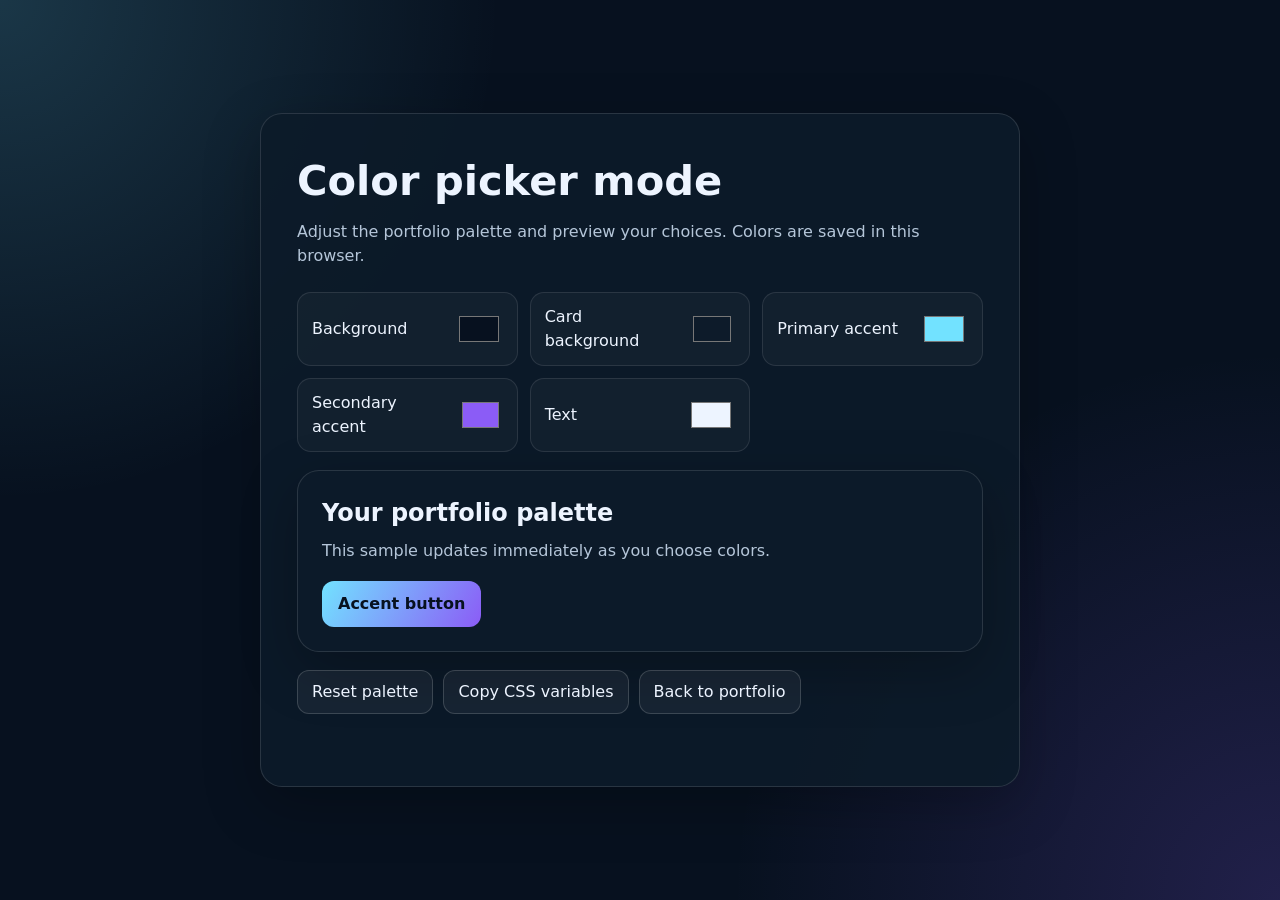
==== color-picker.html @ 695dc1c9 "Add standalone portfolio color picker mode" ====
<!DOCTYPE html>
<html lang="en">
<head>
  <meta charset="UTF-8">
  <meta name="viewport" content="width=device-width, initial-scale=1.0">
  <meta name="theme-color" content="#07111f">
  <title>Portfolio Color Picker</title>
  <style>
    :root {
      color-scheme: dark;
      --bg: #07111f;
      --panel: #0d1b2a;
      --primary: #72e2ff;
      --secondary: #8b5cf6;
      --text: #edf4ff;
      --muted: #b5c6d9;
    }
    * { box-sizing: border-box; }
    body {
      min-height: 100vh;
      margin: 0;
      padding: 32px 18px;
      display: grid;
      place-items: center;
      color: var(--text);
      font: 16px/1.5 Inter, system-ui, sans-serif;
      background: radial-gradient(circle at top left, color-mix(in srgb, var(--primary) 18%, transparent), transparent 32%),
                  radial-gradient(circle at bottom right, color-mix(in srgb, var(--secondary) 20%, transparent), transparent 35%),
                  var(--bg);
      transition: background-color .2s ease, color .2s ease;
    }
    main { width: min(100%, 760px); }
    .panel, .preview {
      border: 1px solid rgb(255 255 255 / 12%);
      border-radius: 22px;
      background: color-mix(in srgb, var(--panel) 90%, transparent);
      box-shadow: 0 18px 55px rgb(0 0 0 / 25%);
    }
    .panel { padding: clamp(20px, 5vw, 36px); }
    h1 { margin: 0 0 8px; font-size: clamp(1.8rem, 5vw, 2.6rem); }
    .intro { margin: 0 0 24px; color: var(--muted); }
    .controls { display: grid; grid-template-columns: repeat(auto-fit, minmax(210px, 1fr)); gap: 12px; }
    label {
      display: flex;
      align-items: center;
      justify-content: space-between;
      gap: 12px;
      padding: 12px 14px;
      border: 1px solid rgb(255 255 255 / 10%);
      border-radius: 14px;
      background: rgb(255 255 255 / 3%);
    }
    input[type="color"] { width: 48px; height: 38px; padding: 2px; border: 0; background: transparent; cursor: pointer; }
    .preview { margin-top: 18px; padding: 24px; }
    .preview h2 { margin: 0 0 8px; }
    .preview p { margin: 0 0 18px; color: var(--muted); }
    .sample-button {
      padding: 11px 16px;
      border: 0;
      border-radius: 12px;
      color: var(--bg);
      background: linear-gradient(120deg, var(--primary), var(--secondary));
      font: inherit;
      font-weight: 700;
    }
    .actions { display: flex; flex-wrap: wrap; gap: 10px; margin-top: 18px; }
    .actions button, .back-link {
      display: inline-flex;
      align-items: center;
      min-height: 42px;
      padding: 9px 14px;
      border: 1px solid rgb(255 255 255 / 16%);
      border-radius: 12px;
      color: var(--text);
      background: rgb(255 255 255 / 5%);
      font: inherit;
      text-decoration: none;
      cursor: pointer;
    }
    .actions button:hover, .back-link:hover { background: rgb(255 255 255 / 11%); }
    .status { min-height: 1.5em; margin: 12px 0 0; color: var(--muted); }
    @media (prefers-reduced-motion: reduce) { *, *::before, *::after { transition-duration: .01ms !important; } }
  </style>
</head>
<body>
  <main>
    <section class="panel" aria-labelledby="page-title">
      <h1 id="page-title">Color picker mode</h1>
      <p class="intro">Adjust the portfolio palette and preview your choices. Colors are saved in this browser.</p>
      <div class="controls">
        <label for="bg-color">Background <input id="bg-color" type="color" value="#07111f" data-token="bg"></label>
        <label for="panel-color">Card background <input id="panel-color" type="color" value="#0d1b2a" data-token="panel"></label>
        <label for="primary-color">Primary accent <input id="primary-color" type="color" value="#72e2ff" data-token="primary"></label>
        <label for="secondary-color">Secondary accent <input id="secondary-color" type="color" value="#8b5cf6" data-token="secondary"></label>
        <label for="text-color">Text <input id="text-color" type="color" value="#edf4ff" data-token="text"></label>
      </div>
      <section class="preview" aria-label="Palette preview">
        <h2>Your portfolio palette</h2>
        <p>This sample updates immediately as you choose colors.</p>
        <button class="sample-button" type="button">Accent button</button>
      </section>
      <div class="actions">
        <button id="reset" type="button">Reset palette</button>
        <button id="copy" type="button">Copy CSS variables</button>
        <a class="back-link" href="index.html">Back to portfolio</a>
      </div>
      <p class="status" id="status" role="status" aria-live="polite"></p>
    </section>
  </main>
  <script>
    (() => {
      const defaults = { bg: '#07111f', panel: '#0d1b2a', primary: '#72e2ff', secondary: '#8b5cf6', text: '#edf4ff' };
      const storageKey = 'portfolio-color-picker';
      const controls = [...document.querySelectorAll('input[data-token]')];
      const status = document.getElementById('status');

      function applyPalette(palette) {
        controls.forEach((input) => {
          const token = input.dataset.token;
          const value = /^#[0-9a-f]{6}$/i.test(palette[token] || '') ? palette[token] : defaults[token];
          input.value = value;
          document.documentElement.style.setProperty(`--${token}`, value);
        });
      }

      try {
        const saved = JSON.parse(localStorage.getItem(storageKey) || '{}');
        applyPalette({ ...defaults, ...saved });
      } catch {
        applyPalette(defaults);
      }

      controls.forEach((input) => input.addEventListener('input', () => {
        document.documentElement.style.setProperty(`--${input.dataset.token}`, input.value);
        try {
          const palette = Object.fromEntries(controls.map((control) => [control.dataset.token, control.value]));
          localStorage.setItem(storageKey, JSON.stringify(palette));
        } catch {
          status.textContent = 'Preview updated, but this browser could not save the palette.';
          return;
        }
        status.textContent = 'Palette saved.';
      }));

      document.getElementById('reset').addEventListener('click', () => {
        applyPalette(defaults);
        try { localStorage.removeItem(storageKey); } catch { /* The preview still resets without storage. */ }
        status.textContent = 'Default palette restored.';
      });

      document.getElementById('copy').addEventListener('click', async () => {
        const css = ':root {\n' + controls.map((input) => `  --${input.dataset.token}: ${input.value};`).join('\n') + '\n}';
        try {
          await navigator.clipboard.writeText(css);
          status.textContent = 'CSS variables copied to the clipboard.';
        } catch {
          status.textContent = css;
        }
      });
    })();
  </script>
</body>
</html>
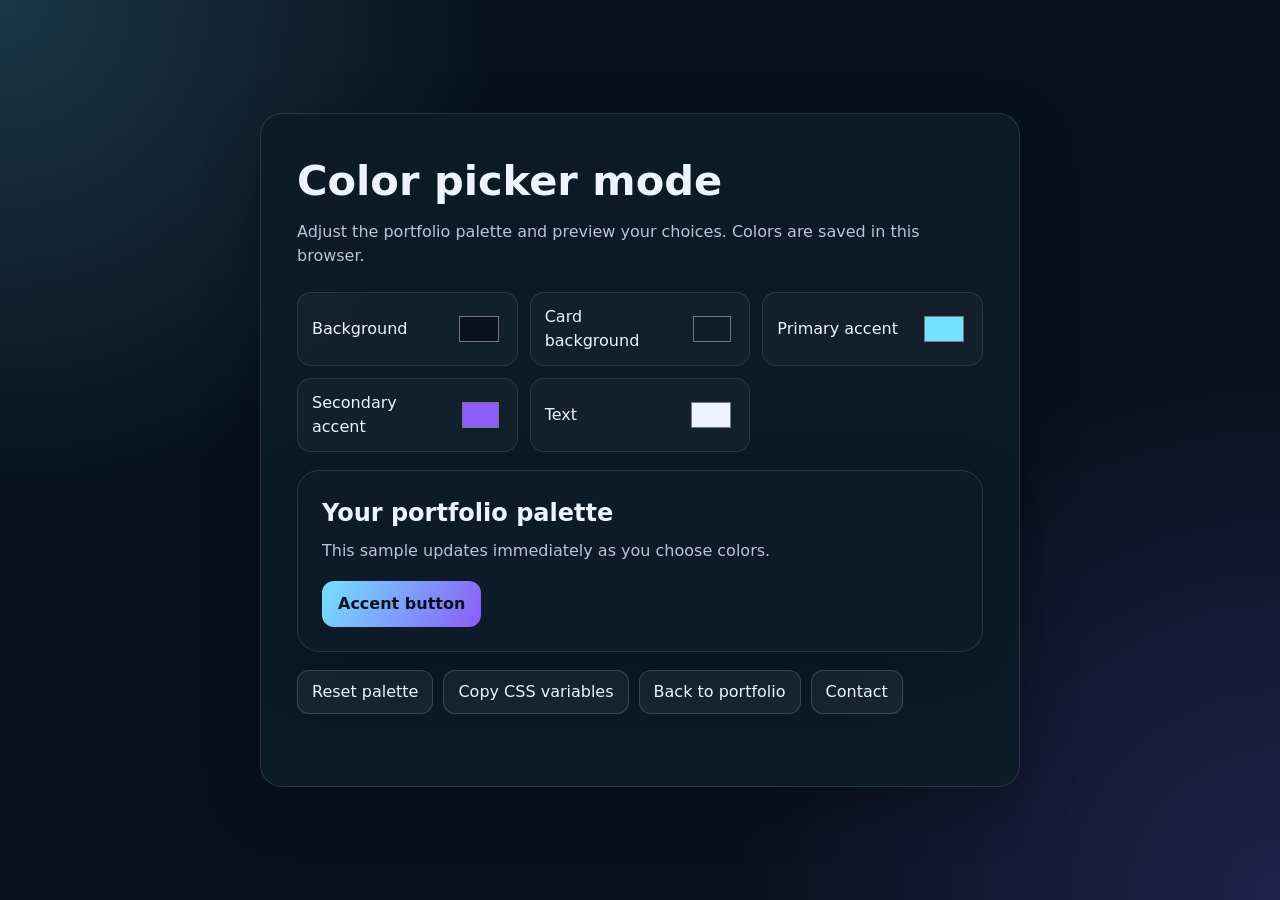
==== commit 085aec35: "Add contact link to color picker page" ====
--- a/color-picker.html
+++ b/color-picker.html
@@ -103,6 +103,7 @@
         <button id="reset" type="button">Reset palette</button>
         <button id="copy" type="button">Copy CSS variables</button>
         <a class="back-link" href="index.html">Back to portfolio</a>
+        <a class="back-link" href="https://subi003.github.io/My_Web/#contact">Contact</a>
       </div>
       <p class="status" id="status" role="status" aria-live="polite"></p>
     </section>
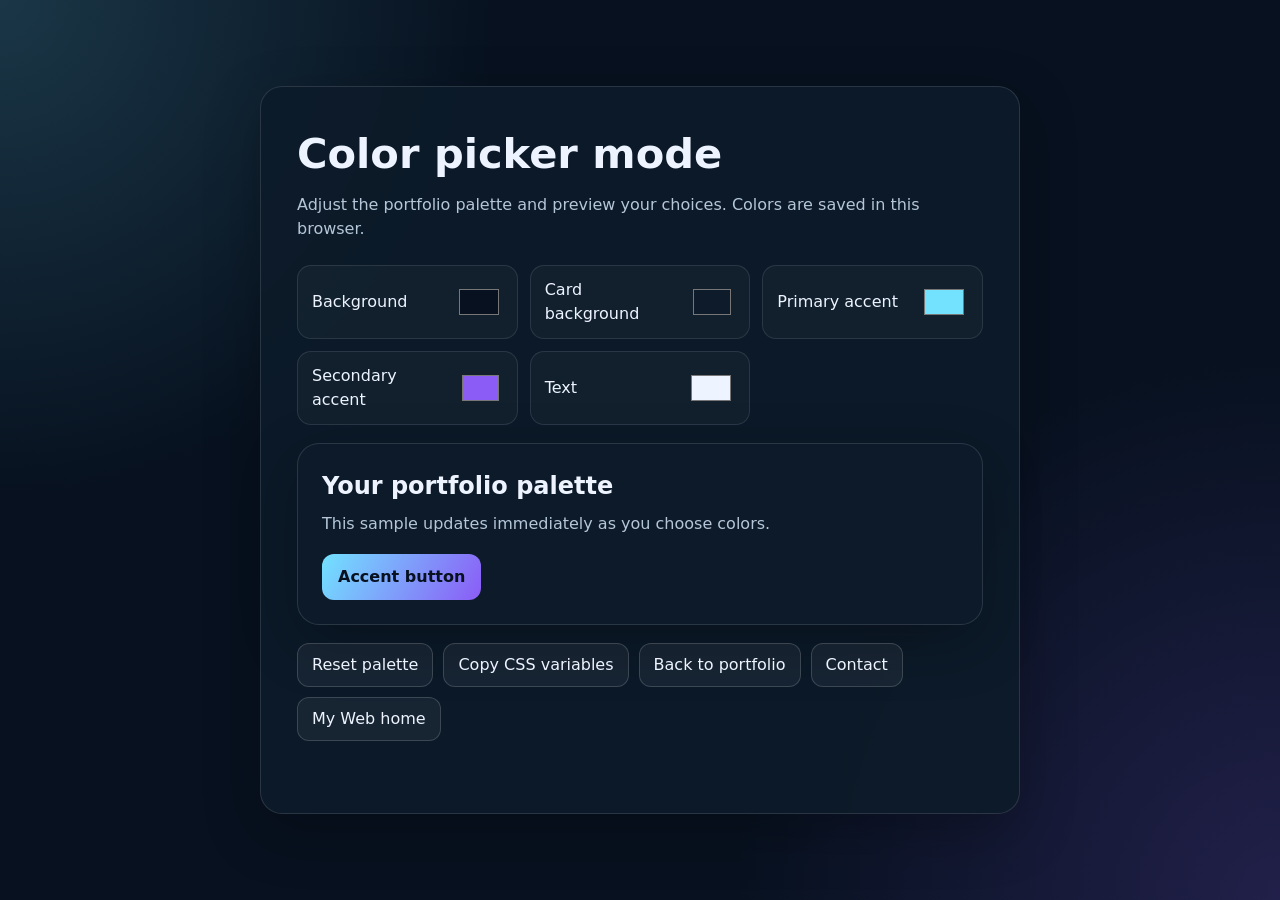
==== commit 0ee8ec75: "Add My Web home button to color picker" ====
--- a/color-picker.html
+++ b/color-picker.html
@@ -104,6 +104,7 @@
         <button id="copy" type="button">Copy CSS variables</button>
         <a class="back-link" href="index.html">Back to portfolio</a>
         <a class="back-link" href="https://subi003.github.io/My_Web/#contact">Contact</a>
+        <a class="back-link" href="https://subi003.github.io/My_Web">My Web home</a>
       </div>
       <p class="status" id="status" role="status" aria-live="polite"></p>
     </section>
